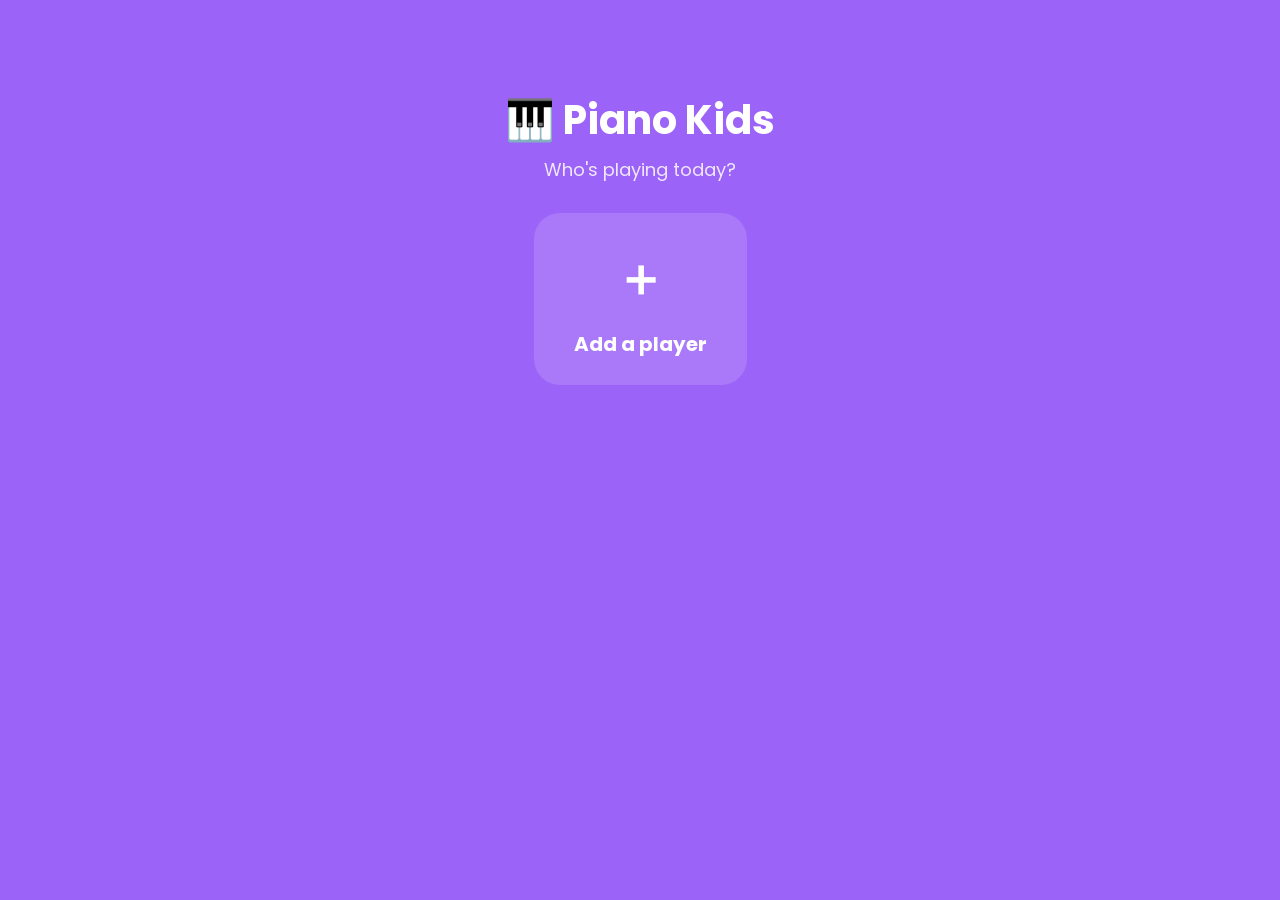
==== index.html @ 31342bd7 "deploy: SriharshaShesham/piano-kids@59794d55fe4acd0f2f80a1726d9b717dc33cae94" ====
<!doctype html>
<html lang="en">
  <head>
    <meta charset="utf-8" />
    <meta name="viewport" content="width=device-width, initial-scale=1" />
    <title>Piano Kids ⭐ Twinkle Twinkle</title>
    <link rel="preconnect" href="https://fonts.googleapis.com" />
    <link rel="preconnect" href="https://fonts.gstatic.com" crossorigin />
    <link href="https://fonts.googleapis.com/css2?family=Poppins:wght@400;500;600;700&display=swap" rel="stylesheet" />
    <script type="module" crossorigin src="./assets/main-BEMfX9aZ.js"></script>
    <link rel="modulepreload" crossorigin href="./assets/audio-DpNvZO_z.js">
    <link rel="stylesheet" crossorigin href="./assets/main-DKgE48_W.css">
  </head>
  <body>
    <div id="app">
      <div id="profileGate" class="view">
        <h1 class="menu-title">🎹 Piano Kids</h1>
        <p class="menu-sub">Who's playing today?</p>
        <div id="gateProfiles" aria-label="Choose a player or sign in"></div>
      </div>

      <div id="landing" class="view hidden">
        <header class="landing-top">
          <button id="landingAvatar" class="profile" title="Profile settings"></button>
          <span id="cloudChip" class="opt hidden"></span>
          <button id="switchProfile" class="opt">👥 Switch player</button>
        </header>
        <h1 class="menu-title">🎹 Piano Kids</h1>
        <div class="landing-cards">
          <div class="big-card" id="learnCard" role="button" tabindex="0">
            <span class="bc-emoji">📚</span>
            <span class="bc-title" id="learnTitle">Learning</span>
            <div class="bc-bar"><div id="overallFill"></div></div>
            <small id="overallPct">0%</small>
            <button id="continueBtn">▶ Continue</button>
          </div>
          <div class="big-card" id="practiceCard" role="button" tabindex="0">
            <span class="bc-emoji">🖐️</span>
            <span class="bc-title">Daily practice</span>
            <small id="practiceCount"></small>
            <span class="bc-hint">Finger exercises for both hands</span>
          </div>
        </div>
        <div id="drills" class="hidden"></div>
      </div>

      <div id="profilePage" class="view hidden">
        <button id="ppBack" class="opt">← Back</button>
        <h1 class="menu-title" id="ppTitle"></h1>
        <div class="pp-card">
          <label class="pp-row">Name <input id="ppName" maxlength="12" /></label>
          <button class="pp-row ptoggle" id="ppTutorial"><span>🎓 Tutorial mode</span><span class="state"></span></button>
          <button class="pp-row ptoggle" id="ppLetters"><span>🔤 Show letters on notes</span><span class="state"></span></button>
          <button class="pp-row ptoggle" id="ppVideos"><span>🎬 Interactive videos</span><span class="state"></span></button>
          <button class="pp-row" id="ppSignOut"><span>🚪 Sign out</span></button>
          <p id="ppWarn" class="chooser-warn hidden"></p>
        </div>
      </div>

      <div id="menu" class="view hidden">
        <button id="menuBack" class="opt menu-back">← Home</button>
        <h1 class="menu-title">🎹 Piano Kids</h1>
        <p class="menu-sub">Pick a song and play along!</p>
        <div id="courses"></div>
      </div>

      <div id="playview" class="view hidden">
      <header>
        <div class="hleft">
          <button id="back" aria-label="Back">←</button>
          <button id="pvAvatar" aria-label="Switch player" title="Switch player"></button>
          <h1 id="lessonTitle">Piano Kids</h1>
        </div>
        <div class="hmid">
          <div id="sources">
            <button class="src" data-src="screen">👆 Tap</button>
            <button class="src" data-src="midi">🎹 USB MIDI</button>
            <button class="src" data-src="mic">🎤 Mic</button>
          </div>
          <label id="speed">🐢<input type="range" id="speedRange" min="0.25" max="1.5" step="0.25" value="0.75" /><span id="speedVal">0.75×</span>🐇</label>
        </div>
        <div class="hright">
          <div class="progress"><div id="progressFill"></div><span id="progressText">0/0</span></div>
          <button id="play">▶ Play</button>
        </div>
      </header>

      <nav id="lessons" aria-label="Lessons"></nav>

      <main>
        <div class="sheet" id="sheet">
          <div id="legend">
            <span>Letters name the keys</span>
            <svg viewBox="0 0 30 52" aria-hidden="true"><g transform="translate(13 42)"><ellipse rx="9" ry="6.5" transform="rotate(-18)"/><line x1="8.4" y1="-2.5" x2="8.4" y2="-34"/></g></svg>
            <span>short note</span>
            <svg viewBox="0 0 30 52" aria-hidden="true"><g transform="translate(13 42)"><ellipse class="open" rx="9" ry="6.5" transform="rotate(-18)"/><line x1="8.4" y1="-2.5" x2="8.4" y2="-34"/></g></svg>
            <span>long note</span>
          </div>
        </div>
        <div id="loopHint">Drag the notes to seek · drag in the top/bottom margin to select a practice loop · tap the margin to clear it</div>
        <div id="keyIntro" class="hidden"></div>
        <div id="quiz" class="hidden"></div>
        <div id="hand" aria-label="Finger guide"></div>
        <div id="tutor" role="status"></div>
        <div id="micReadout" class="hidden">🎤 listening…</div>
      </main>

      <div id="kb" aria-label="Piano keyboard"></div>
      </div><!-- /playview -->

      <div id="overlay" class="hidden"></div>
      <div id="coach" class="hidden" role="dialog" aria-label="Coach"></div>
    </div>
  </body>
</html>
---- assets/main-DKgE48_W.css ----
:root{--bg: #9b63f8;--accent: #00d2a0;--overlay: #2a1b4d;--text: #ffffff}*{box-sizing:border-box;margin:0;padding:0}html,body{height:100%}body{font-family:Poppins,Montserrat,system-ui,sans-serif;background:var(--bg);color:var(--text);overflow:hidden}#app{height:100%;display:flex;flex-direction:column}#playview{flex:1;min-height:0;display:flex;flex-direction:column}.view.hidden{display:none!important}#menu{flex:1;overflow-y:auto;padding:40px clamp(20px,8vw,120px) 60px}.menu-back{position:absolute;top:18px;left:18px}#profileGate{flex:1;overflow-y:auto;padding:10vh clamp(20px,8vw,120px) 60px}#gateProfiles{display:flex;flex-wrap:wrap;justify-content:center;gap:18px;max-width:860px;margin:30px auto}#gateProfiles .profile{flex-direction:column;padding:26px 34px;border-radius:26px;font-size:20px;gap:12px}#gateProfiles .profile .pavatar{font-size:52px}#gateProfiles .profile.add{padding:26px 40px;justify-content:center}.gbtn{display:flex;align-items:center;justify-content:center;gap:10px;background:#fff;color:#3c4043;font-weight:600;font-size:15px;padding:11px 22px;border-radius:22px;box-shadow:0 4px 14px #00000040}.gbtn:hover{transform:translateY(-1px)}.card .gbtn{background:#fff;color:#3c4043;font-size:15px;padding:11px 22px}.chooser-btns{display:flex;flex-direction:column;gap:12px;align-items:center;margin:18px 0 6px}.chooser-btns .gbtn{min-width:240px}.chooser-warn{font-size:13px;opacity:.8;max-width:40ch;margin:10px auto 0;line-height:1.45}.pavatar.gphoto{position:relative;display:inline-flex}.pavatar img{width:1em;height:1em;border-radius:50%;object-fit:cover;display:block}.gbadge{position:absolute;right:-4px;bottom:-4px;width:16px;height:16px;border-radius:50%;background:#fff;display:flex;align-items:center;justify-content:center}.gbadge svg{width:11px;height:11px}#cloudChip{font-size:13px;cursor:default}#cloudChip.clickable{cursor:pointer;background:#ffd43b;color:#4a3800;font-weight:600}#cloudChip.hidden{display:none}#ppSignOut:hover{background:#ff8787;color:#4a0f0f}#ppSignOut.hidden,#ppWarn.hidden{display:none}#landing{flex:1;overflow-y:auto;padding:20px clamp(20px,8vw,120px) 60px}.landing-top{display:flex;justify-content:space-between;align-items:center;margin-bottom:8px}.landing-cards{display:flex;gap:24px;justify-content:center;flex-wrap:wrap;margin:34px auto;max-width:860px}.big-card{flex:1 1 300px;max-width:400px;display:flex;flex-direction:column;align-items:center;gap:10px;background:#ffffff1f;border-radius:26px;padding:34px 28px;cursor:pointer;transition:transform .08s ease,background .08s ease}.big-card:hover{transform:translateY(-3px);background:#fff3}.bc-emoji{font-size:56px}.bc-title{font-size:26px;font-weight:700}.bc-hint{font-size:14px;opacity:.8}.big-card small{font-size:14px;opacity:.85}.bc-bar{width:100%;height:14px;border-radius:7px;background:#14082e73;overflow:hidden}#overallFill{height:100%;width:0;background:var(--accent);border-radius:7px;transition:width .4s ease}#continueBtn{background:var(--accent);color:#063a2d;font-weight:700;font-size:17px;padding:12px 30px;border-radius:24px;margin-top:6px}#continueBtn:hover{transform:translateY(-1px)}#drills{display:grid;gap:10px;max-width:860px;margin:0 auto}#drills.hidden{display:none}#drills h3{font-size:20px;font-weight:600;margin:14px 0 2px}#profilePage{flex:1;overflow-y:auto;padding:20px clamp(20px,8vw,120px) 60px}#profilePage .opt{margin-bottom:10px}.pp-card{display:grid;gap:14px;max-width:520px;margin:30px auto;background:#ffffff1a;border-radius:24px;padding:26px}.pp-row{display:flex;justify-content:space-between;align-items:center;gap:14px;background:#14082e59;color:#fff;border-radius:16px;padding:14px 18px;font-size:17px;font-weight:500}.pp-row input{background:#ffffffeb;border:none;border-radius:10px;padding:8px 12px;font-size:17px;font-family:inherit;width:180px}.ptoggle .state{font-weight:700;opacity:.7}.ptoggle.active{background:var(--accent);color:#063a2d}.ptoggle.active .state{opacity:1}#hand.lefty svg{transform:scaleX(-1)}#hand.lefty svg text{transform:scaleX(-1);transform-box:fill-box;transform-origin:center}.menu-title{font-size:40px;font-weight:700;text-align:center}.menu-sub{text-align:center;opacity:.85;margin:6px 0 30px;font-size:18px}#profiles{display:flex;flex-wrap:wrap;justify-content:center;gap:10px;max-width:860px;margin:0 auto 26px}.profile{display:flex;align-items:center;gap:8px;padding:8px 18px 8px 10px;border-radius:22px;background:#ffffff24;color:#fff;font-size:16px;font-weight:500;transition:transform .08s ease,background .08s ease}.profile:hover{transform:translateY(-2px);background:#ffffff38}.profile.active{background:var(--accent);color:#063a2d;font-weight:600}.profile .pavatar{font-size:22px}.profile.add{padding:8px 16px;font-size:20px;font-weight:700}#courses{display:grid;gap:26px;max-width:860px;margin:0 auto}.course h2{font-size:24px;font-weight:600;margin-bottom:12px}.lesson-list{display:grid;gap:10px}.lesson-row{display:flex;align-items:center;gap:16px;width:100%;padding:16px 20px;border-radius:18px;background:#ffffff24;color:#fff;font-size:18px;text-align:left;transition:transform .08s ease,background .08s ease}.lesson-row:hover{transform:translateY(-2px);background:#ffffff38}.lesson-row .num{width:36px;height:36px;border-radius:50%;background:var(--accent);color:#063a2d;font-weight:700;display:grid;place-items:center;flex-shrink:0}.lesson-row .name{flex:1;font-weight:500;display:flex;flex-direction:column}.lesson-row .name small{font-size:13px;opacity:.7;font-weight:400}.lesson-row .stars{font-size:16px;letter-spacing:2px}header{display:flex;align-items:center;justify-content:space-between;gap:16px;padding:14px 24px;flex-wrap:wrap}.hleft,.hmid,.hright{display:flex;align-items:center;gap:14px}.hleft{min-width:0;flex:0 1 auto}.hleft h1{white-space:nowrap;overflow:hidden;text-overflow:ellipsis;min-width:0}#back,#pvAvatar{flex-shrink:0}#back,#pvAvatar{width:44px;height:44px;border-radius:50%;background:#14082e59;color:#fff;font-size:22px;transition:transform .08s ease}#back:hover{transform:translate(-3px)}#pvAvatar:hover{transform:translateY(-2px)}#pause{width:48px;height:48px;border-radius:50%;background:transparent;border:2.5px solid rgba(255,255,255,.85);display:grid;place-items:center;grid-auto-flow:column;column-gap:5px;cursor:pointer}#pause span{width:5px;height:16px;background:#fff;border-radius:2px}header h1{font-size:22px;font-weight:500}#sources{display:flex;gap:8px}button{font-family:inherit;cursor:pointer;border:none}.src,.opt{font-size:15px;padding:9px 14px;border-radius:20px;background:#14082e59;color:#fff;transition:transform .08s ease}.opt{font-size:13px;padding:8px 10px}.src:hover:not(:disabled),.opt:hover{transform:translateY(-2px)}.src:disabled{opacity:.45;cursor:not-allowed}.src.active,.opt.active{background:var(--accent);color:#063a2d;font-weight:600}#speed{display:flex;align-items:center;gap:6px;font-size:17px}#speed input{width:90px;accent-color:var(--accent);cursor:pointer}#speedVal{font-weight:600;min-width:48px;font-size:15px}.progress{position:relative;min-width:170px;height:38px;border-radius:19px;background:#14082e73;display:flex;align-items:center;justify-content:flex-end;padding:0 16px;font-size:16px;font-weight:500;overflow:hidden}#progressFill{position:absolute;inset:0 auto 0 0;width:0%;background:var(--accent);opacity:.55;transition:width .2s ease}.progress span{position:relative}#play{background:var(--accent);color:#063a2d;font-size:17px;font-weight:700;border-radius:24px;padding:11px 26px;transition:transform .1s ease,filter .1s ease}#play:hover{transform:translateY(-2px);filter:brightness(1.06)}#lessons{display:flex;gap:8px;padding:0 24px 6px;flex-wrap:wrap}.lesson{font-size:14px;padding:8px 14px;border-radius:18px;background:#14082e59;color:#fff;transition:transform .08s ease}.lesson:hover{transform:translateY(-2px)}.lesson.active{background:var(--accent);color:#063a2d;font-weight:600}main{flex:1;position:relative;display:flex;flex-direction:column;justify-content:center;gap:8px;min-height:0;padding:0 18px}#loopHint{text-align:center;font-size:13px;opacity:.75}#legend{position:absolute;right:14px;bottom:6px;z-index:3;display:flex;align-items:center;gap:6px;font-size:13px;color:#55506b;pointer-events:none}#legend span+svg{margin-left:8px}#legend svg{height:30px;width:17px}#legend ellipse{fill:#1c1633}#legend ellipse.open{fill:#fcfcff;stroke:#1c1633;stroke-width:2.5}#legend line{stroke:#1c1633;stroke-width:2.5}.staff.noletters .nlabel{display:none}#coach{position:fixed;left:50%;top:44%;transform:translate(-50%,-50%);z-index:80;background:var(--overlay);border-radius:24px;padding:12px;box-shadow:0 24px 70px #00000080;cursor:pointer;animation:coach-fly .45s cubic-bezier(.22,1.2,.36,1)}#coach video{display:block;width:min(60vw,560px);border-radius:16px;pointer-events:none}#coach.hidden{display:none}@keyframes coach-fly{0%{transform:translate(-50%,40vh) scale(.4);opacity:0}to{transform:translate(-50%,-50%) scale(1);opacity:1}}#quiz{position:fixed;left:50%;top:62%;transform:translate(-50%);z-index:30;background:var(--overlay);color:#fff;border-radius:18px;padding:14px 24px;font-size:20px;font-weight:600;white-space:nowrap;box-shadow:0 14px 40px #0006;animation:tutor-pop .25s ease;pointer-events:none}#quiz.hidden{display:none}#keyIntro{position:fixed;left:50%;top:40%;transform:translate(-50%,-50%);z-index:30;background:var(--overlay);color:#fff;border-radius:22px;padding:18px 24px 16px;text-align:center;box-shadow:0 18px 50px #00000073;animation:tutor-pop .25s ease;pointer-events:none}#keyIntro.hidden{display:none}#keyIntro h3{font-size:20px;font-weight:600;margin-bottom:12px}#keyIntro .kihint{font-size:16px;font-weight:600;color:var(--accent);margin-top:12px;max-width:300px}#keyIntro .kiarrow{font-size:14px;opacity:.8;margin-top:6px}#keyIntro .kikb{position:relative;display:flex;width:300px;height:130px;border-radius:8px;overflow:hidden}#keyIntro .kiw{flex:1;background:#fff;border-left:1px solid #c9ccd4;display:flex;align-items:flex-end;justify-content:center;padding-bottom:6px;color:#1c1633;font-weight:700;font-size:18px}#keyIntro .kiw:first-child{border-left:none}#keyIntro .kib{position:absolute;top:0;height:58%;background:linear-gradient(#2a2e36,#000);border-radius:0 0 5px 5px;display:flex;align-items:flex-end;justify-content:center;padding-bottom:4px;color:#fff;font-weight:700;font-size:14px}#keyIntro .kiw.hit{background:var(--accent)}#keyIntro .kib.hit{background:linear-gradient(#00e4b0,#00a97f)}#micReadout{position:absolute;left:30px;bottom:44px;z-index:6;background:var(--overlay);color:#cfc2ef;padding:6px 14px;border-radius:12px;font-size:13px;font-variant-numeric:tabular-nums;pointer-events:none}#micReadout.live{color:var(--accent);font-weight:600}#micReadout.hidden{display:none}#hand{align-self:center;width:118px;pointer-events:none;z-index:6;display:flex;flex-direction:column;align-items:center;gap:4px}#hand svg{width:100%;filter:drop-shadow(0 6px 12px rgba(20,8,46,.35))}#hand .palm,#hand .fng rect{fill:#ffd9b0;stroke:#d9a066;stroke-width:2.5}#hand .fng text{font:700 13px Poppins,sans-serif;fill:#8a5a2b;text-anchor:middle}#hand .fng.on rect{fill:var(--accent);stroke:#00a97f}#hand .fng.on text{fill:#063a2d}.fbadge{background:var(--overlay);color:#fff;padding:4px 14px;border-radius:12px;font-size:13px;font-weight:600;min-height:24px}#tutor{position:absolute;top:10px;left:50%;transform:translate(-50%);z-index:8;display:flex;align-items:center;gap:12px;background:#fff;color:var(--overlay);padding:14px 26px;border-radius:26px;box-shadow:0 14px 34px #14082e66;font-size:19px;font-weight:600;max-width:72%;cursor:pointer;animation:tutor-pop .25s ease}#tutor.hidden{display:none}#tutor .owl{font-size:30px}#tutor.count .ttxt{font-size:46px;color:#00a97f;min-width:44px;text-align:center}@keyframes tutor-pop{0%{transform:translate(-50%) scale(.85);opacity:0}to{transform:translate(-50%) scale(1);opacity:1}}.sheet{position:relative;background:#fcfcff;width:100%;border-radius:18px;box-shadow:0 18px 44px #14082e59;overflow:hidden}.staff{display:block;width:100%;cursor:grab;touch-action:none}.staff:active{cursor:grabbing}.loop-region{fill:#00d2a024;stroke:#00d2a08c;stroke-width:2}.lines line,.clef-group line{stroke:#111;stroke-width:3}.clef-bg{fill:#fcfcff}.clef{font-size:180px;fill:#111;font-family:Noto Music,Apple Symbols,Segoe UI Symbol,serif}.cursor{fill:#00d2a038;stroke:var(--accent);stroke-width:3}.snote .head{fill:#111;stroke:#111}.snote .head.open{fill:#fcfcff;stroke-width:3.5}.snote .stem{stroke:#111;stroke-width:4}.snote .ledger{stroke:#111;stroke-width:3.5}.snote .acc{font-size:34px;fill:#111;stroke:none}.snote .nlabel{font:700 13px Poppins,sans-serif;fill:#fff;stroke:none;text-anchor:middle;dominant-baseline:middle;pointer-events:none}.snote .nlabel.dark{fill:#111}.snote.hit .head{fill:var(--accent);stroke:var(--accent)}.snote.hit .head.open{fill:#fcfcff}.snote.hit .stem,.snote.hit .ledger{stroke:var(--accent)}.snote.hit .nlabel.dark{fill:var(--accent)}.snote.miss{opacity:.25}#kb{position:relative;height:clamp(120px,24vh,200px);background:#111;display:flex;flex-shrink:0;margin-top:14px}.wkey{flex:1;background:#fff;border-left:1px solid #c9ccd3;border-bottom:6px solid #b9bdc6;border-radius:0 0 4px 4px;position:relative;cursor:pointer}.wkey:first-child{border-left:none}.wkey.pressed,.wkey:active{background:#e8eaef}.wkey.guide{background:var(--accent);border-bottom-color:#00a97f}.wkey.guide.pressed{filter:brightness(1.1)}.bkey{position:absolute;top:0;height:60%;background:linear-gradient(#3a3f4a,#14161c);border-radius:0 0 5px 5px;box-shadow:0 4px 6px #0006;cursor:pointer;z-index:2}.bkey.pressed,.bkey:active{background:linear-gradient(#2a2e36,#000)}.bkey.guide{background:linear-gradient(#00e4b0,#00a97f)}.label{position:absolute;bottom:8px;left:50%;transform:translate(-50%);font-size:clamp(12px,1.5vw,17px);font-weight:600;color:#14082e;pointer-events:none}.bkey .label{color:#fff;bottom:6px}.spark{position:fixed;width:10px;height:10px;border-radius:50%;pointer-events:none;z-index:50;animation:spark .65s ease-out forwards}@keyframes spark{to{transform:translate(var(--dx),var(--dy)) scale(.15);opacity:0}}#overlay{position:fixed;top:0;right:0;bottom:0;left:0;display:grid;place-items:center;background:#14082e8c;-webkit-backdrop-filter:blur(4px);backdrop-filter:blur(4px);z-index:20}#overlay.hidden{display:none}.card{background:var(--overlay);padding:36px 52px;border-radius:28px;text-align:center;box-shadow:0 24px 60px #00000073}.card .big{font-size:54px;margin-bottom:10px;letter-spacing:5px}.card h2{font-size:28px;margin-bottom:6px;font-weight:600}.card p{font-size:17px;margin-bottom:22px;opacity:.85}.card-btns{display:flex;gap:12px;justify-content:center;flex-wrap:wrap}.card button{background:var(--accent);color:#fff;font-size:17px;font-weight:700;border-radius:26px;padding:13px 40px;letter-spacing:.05em}
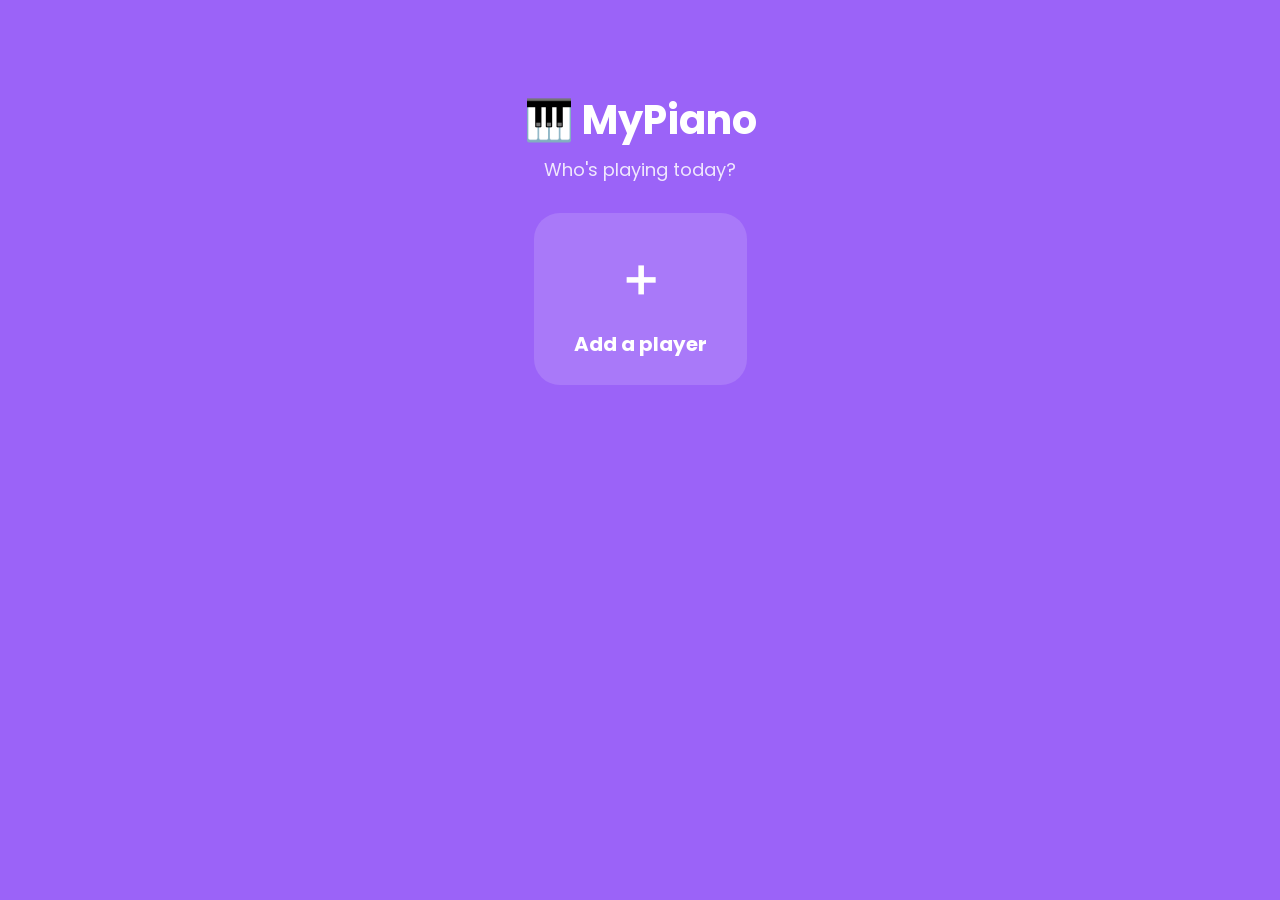
==== commit 7a34be63: "deploy: SriharshaShesham/My-Piano@8634392b9f31dbc31767291a8531ee89ad7dfb17" ====
--- a/index.html
+++ b/index.html
@@ -3,18 +3,18 @@
   <head>
     <meta charset="utf-8" />
     <meta name="viewport" content="width=device-width, initial-scale=1" />
-    <title>Piano Kids ⭐ Twinkle Twinkle</title>
+    <title>MyPiano ⭐ Twinkle Twinkle</title>
+    <link rel="icon" href="data:image/svg+xml,<svg xmlns=%22http://www.w3.org/2000/svg%22 viewBox=%220 0 100 100%22><text y=%22.9em%22 font-size=%2290%22>🎹</text></svg>" />
     <link rel="preconnect" href="https://fonts.googleapis.com" />
     <link rel="preconnect" href="https://fonts.gstatic.com" crossorigin />
     <link href="https://fonts.googleapis.com/css2?family=Poppins:wght@400;500;600;700&display=swap" rel="stylesheet" />
-    <script type="module" crossorigin src="./assets/main-BEMfX9aZ.js"></script>
-    <link rel="modulepreload" crossorigin href="./assets/audio-DpNvZO_z.js">
-    <link rel="stylesheet" crossorigin href="./assets/main-DKgE48_W.css">
+    <script type="module" crossorigin src="./assets/index-BHElffeD.js"></script>
+    <link rel="stylesheet" crossorigin href="./assets/index-BwGNMlUB.css">
   </head>
   <body>
     <div id="app">
       <div id="profileGate" class="view">
-        <h1 class="menu-title">🎹 Piano Kids</h1>
+        <h1 class="menu-title">🎹 MyPiano</h1>
         <p class="menu-sub">Who's playing today?</p>
         <div id="gateProfiles" aria-label="Choose a player or sign in"></div>
       </div>
@@ -25,7 +25,7 @@
           <span id="cloudChip" class="opt hidden"></span>
           <button id="switchProfile" class="opt">👥 Switch player</button>
         </header>
-        <h1 class="menu-title">🎹 Piano Kids</h1>
+        <h1 class="menu-title">🎹 MyPiano</h1>
         <div class="landing-cards">
           <div class="big-card" id="learnCard" role="button" tabindex="0">
             <span class="bc-emoji">📚</span>
@@ -40,8 +40,27 @@
             <small id="practiceCount"></small>
             <span class="bc-hint">Finger exercises for both hands</span>
           </div>
+          <div class="big-card" id="songsCard" role="button" tabindex="0">
+            <span class="bc-emoji">🎬</span>
+            <span class="bc-title">Songs</span>
+            <small id="songsCount"></small>
+            <span class="bc-hint">Rhymes &amp; movie themes</span>
+          </div>
         </div>
-        <div id="drills" class="hidden"></div>
+      </div>
+
+      <div id="songsView" class="view hidden">
+        <button id="songsBack" class="opt menu-back">← Home</button>
+        <h1 class="menu-title">🎬 Songs</h1>
+        <p class="menu-sub">Rhymes and famous themes — just for fun</p>
+        <div id="songsList"></div>
+      </div>
+
+      <div id="practice" class="view hidden">
+        <button id="practiceBack" class="opt menu-back">← Home</button>
+        <h1 class="menu-title">🖐️ Daily practice</h1>
+        <p class="menu-sub">Finger exercises for both hands</p>
+        <div id="drills"></div>
       </div>
 
       <div id="profilePage" class="view hidden">
@@ -59,7 +78,7 @@
 
       <div id="menu" class="view hidden">
         <button id="menuBack" class="opt menu-back">← Home</button>
-        <h1 class="menu-title">🎹 Piano Kids</h1>
+        <h1 class="menu-title">🎹 MyPiano</h1>
         <p class="menu-sub">Pick a song and play along!</p>
         <div id="courses"></div>
       </div>
@@ -69,13 +88,21 @@
         <div class="hleft">
           <button id="back" aria-label="Back">←</button>
           <button id="pvAvatar" aria-label="Switch player" title="Switch player"></button>
-          <h1 id="lessonTitle">Piano Kids</h1>
+          <h1 id="lessonTitle">MyPiano</h1>
         </div>
         <div class="hmid">
-          <div id="sources">
-            <button class="src" data-src="screen">👆 Tap</button>
-            <button class="src" data-src="midi">🎹 USB MIDI</button>
-            <button class="src" data-src="mic">🎤 Mic</button>
+          <div class="srcmenu">
+            <button id="srcToggle" class="src" aria-label="Input source" aria-controls="sources" aria-expanded="false">☰</button>
+            <div id="sources">
+              <button class="src" data-src="screen">👆 Tap</button>
+              <button class="src" data-src="midi">🎹 USB MIDI</button>
+              <button class="src" data-src="mic">🎤 Mic</button>
+            </div>
+          </div>
+          <div id="handsMode" class="hidden">
+            <button class="hnd" data-hand="R">✋ Right</button>
+            <button class="hnd" data-hand="L">🤚 Left</button>
+            <button class="hnd" data-hand="both">🙌 Both</button>
           </div>
           <label id="speed">🐢<input type="range" id="speedRange" min="0.25" max="1.5" step="0.25" value="0.75" /><span id="speedVal">0.75×</span>🐇</label>
         </div>
@@ -100,12 +127,17 @@
         <div id="loopHint">Drag the notes to seek · drag in the top/bottom margin to select a practice loop · tap the margin to clear it</div>
         <div id="keyIntro" class="hidden"></div>
         <div id="quiz" class="hidden"></div>
-        <div id="hand" aria-label="Finger guide"></div>
+        <div id="hands" aria-label="Finger guide"><div id="handL"></div><div id="handR"></div></div>
         <div id="tutor" role="status"></div>
         <div id="micReadout" class="hidden">🎤 listening…</div>
       </main>
 
-      <div id="kb" aria-label="Piano keyboard"></div>
+      <div id="kbwrap"><div id="kb" aria-label="Piano keyboard"></div></div>
+
+      <div id="rotateHint">
+        <div class="rh-icon">📱↻</div>
+        <p>Turn your device sideways to play 🎹</p>
+      </div>
       </div><!-- /playview -->
 
       <div id="overlay" class="hidden"></div>
--- a/assets/index-BwGNMlUB.css
+++ b/assets/index-BwGNMlUB.css
@@ -0,0 +1 @@
+:root{--bg: #9b63f8;--accent: #00d2a0;--overlay: #2a1b4d;--text: #ffffff}*{box-sizing:border-box;margin:0;padding:0}html,body{height:100%}body{font-family:Poppins,Montserrat,system-ui,sans-serif;background:var(--bg);color:var(--text);overflow:hidden}#app{height:100%;display:flex;flex-direction:column}#playview{flex:1;min-height:0;display:flex;flex-direction:column;position:relative}#rotateHint{display:none}.view.hidden{display:none!important}#menu,#practice,#songsView{flex:1;overflow-y:auto;padding:40px clamp(20px,8vw,120px) 60px}.menu-back{position:absolute;top:18px;left:18px}#profileGate{flex:1;overflow-y:auto;padding:10vh clamp(20px,8vw,120px) 60px}#gateProfiles{display:flex;flex-wrap:wrap;justify-content:center;gap:18px;max-width:860px;margin:30px auto}#gateProfiles .profile{flex-direction:column;padding:26px 34px;border-radius:26px;font-size:20px;gap:12px}#gateProfiles .profile .pavatar{font-size:52px}#gateProfiles .profile.add{padding:26px 40px;justify-content:center}.gbtn{display:flex;align-items:center;justify-content:center;gap:10px;background:#fff;color:#3c4043;font-weight:600;font-size:15px;padding:11px 22px;border-radius:22px;box-shadow:0 4px 14px #00000040}.gbtn:hover{transform:translateY(-1px)}.card .gbtn{background:#fff;color:#3c4043;font-size:15px;padding:11px 22px}.chooser-btns{display:flex;flex-direction:column;gap:12px;align-items:center;margin:18px 0 6px}.chooser-btns .gbtn{min-width:240px}.chooser-warn{font-size:13px;opacity:.8;max-width:40ch;margin:10px auto 0;line-height:1.45}.pavatar.gphoto{position:relative;display:inline-flex}.pavatar img{width:1em;height:1em;border-radius:50%;object-fit:cover;display:block}.gbadge{position:absolute;right:-4px;bottom:-4px;width:16px;height:16px;border-radius:50%;background:#fff;display:flex;align-items:center;justify-content:center}.gbadge svg{width:11px;height:11px}#cloudChip{font-size:13px;cursor:default}#cloudChip.clickable{cursor:pointer;background:#ffd43b;color:#4a3800;font-weight:600}#cloudChip.hidden{display:none}#ppSignOut:hover{background:#ff8787;color:#4a0f0f}#ppSignOut.hidden,#ppWarn.hidden{display:none}#landing{flex:1;overflow-y:auto;padding:20px clamp(20px,8vw,120px) 60px}.landing-top{display:flex;justify-content:space-between;align-items:center;margin-bottom:8px}.landing-cards{display:flex;gap:24px;justify-content:center;flex-wrap:wrap;margin:34px auto;max-width:860px}.big-card{flex:1 1 300px;max-width:400px;display:flex;flex-direction:column;align-items:center;gap:10px;background:#ffffff1f;border-radius:26px;padding:34px 28px;cursor:pointer;transition:transform .08s ease,background .08s ease}.big-card:hover{transform:translateY(-3px);background:#fff3}.bc-emoji{font-size:56px}.bc-title{font-size:26px;font-weight:700}.bc-hint{font-size:14px;opacity:.8}.big-card small{font-size:14px;opacity:.85}.bc-bar{width:100%;height:14px;border-radius:7px;background:#14082e73;overflow:hidden}#overallFill{height:100%;width:0;background:var(--accent);border-radius:7px;transition:width .4s ease}#continueBtn{background:var(--accent);color:#063a2d;font-weight:700;font-size:17px;padding:12px 30px;border-radius:24px;margin-top:6px}#continueBtn:hover{transform:translateY(-1px)}#drills{display:grid;gap:10px;max-width:860px;margin:0 auto}#drills.hidden{display:none}#drills h3{font-size:20px;font-weight:600;margin:14px 0 2px}#profilePage{flex:1;overflow-y:auto;padding:20px clamp(20px,8vw,120px) 60px}#profilePage .opt{margin-bottom:10px}.pp-card{display:grid;gap:14px;max-width:520px;margin:30px auto;background:#ffffff1a;border-radius:24px;padding:26px}.pp-row{display:flex;justify-content:space-between;align-items:center;gap:14px;background:#14082e59;color:#fff;border-radius:16px;padding:14px 18px;font-size:17px;font-weight:500}.pp-row input{background:#ffffffeb;border:none;border-radius:10px;padding:8px 12px;font-size:17px;font-family:inherit;width:180px}.ptoggle .state{font-weight:700;opacity:.7}.ptoggle.active{background:var(--accent);color:#063a2d}.ptoggle.active .state{opacity:1}.lefty svg{transform:scaleX(-1)}.lefty svg text{transform:scaleX(-1);transform-box:fill-box;transform-origin:center}.menu-title{font-size:40px;font-weight:700;text-align:center}.menu-sub{text-align:center;opacity:.85;margin:6px 0 30px;font-size:18px}#profiles{display:flex;flex-wrap:wrap;justify-content:center;gap:10px;max-width:860px;margin:0 auto 26px}.profile{display:flex;align-items:center;gap:8px;padding:8px 18px 8px 10px;border-radius:22px;background:#ffffff24;color:#fff;font-size:16px;font-weight:500;transition:transform .08s ease,background .08s ease}.profile:hover{transform:translateY(-2px);background:#ffffff38}.profile.active{background:var(--accent);color:#063a2d;font-weight:600}.profile .pavatar{font-size:22px}.profile.add{padding:8px 16px;font-size:20px;font-weight:700}#courses{display:grid;gap:12px;max-width:860px;margin:0 auto}.course-head{font-size:22px;font-weight:700;margin:16px 0 2px}#songsList{display:grid;gap:12px;max-width:860px;margin:0 auto}.course h2{font-size:24px;font-weight:600;margin-bottom:12px}.lesson-list{display:grid;gap:10px}.lesson-row{display:flex;align-items:center;gap:16px;width:100%;padding:16px 20px;border-radius:18px;background:#ffffff24;color:#fff;font-size:18px;text-align:left;transition:transform .08s ease,background .08s ease}.lesson-row:hover{transform:translateY(-2px);background:#ffffff38}.lesson-row .num{width:36px;height:36px;border-radius:50%;background:var(--accent);color:#063a2d;font-weight:700;display:grid;place-items:center;flex-shrink:0}.lesson-row .name{flex:1;font-weight:500;display:flex;flex-direction:column}.lesson-row .name small{font-size:13px;opacity:.7;font-weight:400}.lesson-row .stars{font-size:16px;letter-spacing:2px}header{display:flex;align-items:center;justify-content:space-between;gap:16px;padding:14px 24px;flex-wrap:wrap}.hleft,.hmid,.hright{display:flex;align-items:center;gap:14px}.hleft{min-width:0;flex:0 1 auto}.hleft h1{white-space:nowrap;overflow:hidden;text-overflow:ellipsis;min-width:0}#back,#pvAvatar{flex-shrink:0}#back,#pvAvatar{width:44px;height:44px;border-radius:50%;background:#14082e59;color:#fff;font-size:22px;transition:transform .08s ease}#back:hover{transform:translate(-3px)}#pvAvatar:hover{transform:translateY(-2px)}#pause{width:48px;height:48px;border-radius:50%;background:transparent;border:2.5px solid rgba(255,255,255,.85);display:grid;place-items:center;grid-auto-flow:column;column-gap:5px;cursor:pointer}#pause span{width:5px;height:16px;background:#fff;border-radius:2px}header h1{font-size:22px;font-weight:500}#sources{display:flex;gap:8px}.srcmenu{position:relative;display:flex;align-items:center}#srcToggle{display:none}button{font-family:inherit;cursor:pointer;border:none}.src,.opt{font-size:15px;padding:9px 14px;border-radius:20px;background:#14082e59;color:#fff;transition:transform .08s ease}.opt{font-size:13px;padding:8px 10px}.src:hover:not(:disabled),.opt:hover{transform:translateY(-2px)}.src:disabled{opacity:.45;cursor:not-allowed}.src.active,.opt.active{background:var(--accent);color:#063a2d;font-weight:600}#handsMode{display:flex;gap:8px}#handsMode.hidden{display:none}.hnd{font-size:14px;padding:9px 14px;border-radius:20px;background:#14082e59;color:#fff;transition:transform .08s ease}.hnd:hover:not(:disabled){transform:translateY(-2px)}.hnd:disabled{opacity:.4;cursor:not-allowed}.hnd.active{background:var(--accent);color:#063a2d;font-weight:600}#speed{display:flex;align-items:center;gap:6px;font-size:17px}#speed input{width:90px;accent-color:var(--accent);cursor:pointer}#speedVal{font-weight:600;min-width:48px;font-size:15px}.progress{position:relative;min-width:170px;height:38px;border-radius:19px;background:#14082e73;display:flex;align-items:center;justify-content:flex-end;padding:0 16px;font-size:16px;font-weight:500;overflow:hidden}#progressFill{position:absolute;inset:0 auto 0 0;width:0%;background:var(--accent);opacity:.55;transition:width .2s ease}.progress span{position:relative}#play{background:var(--accent);color:#063a2d;font-size:17px;font-weight:700;border-radius:24px;padding:11px 26px;transition:transform .1s ease,filter .1s ease}#play:hover{transform:translateY(-2px);filter:brightness(1.06)}#lessons{display:flex;gap:8px;padding:0 24px 6px;flex-wrap:wrap}.lesson{font-size:14px;padding:8px 14px;border-radius:18px;background:#14082e59;color:#fff;transition:transform .08s ease}.lesson:hover{transform:translateY(-2px)}.lesson.active{background:var(--accent);color:#063a2d;font-weight:600}main{flex:1;position:relative;display:flex;flex-direction:column;justify-content:center;gap:8px;min-height:0;padding:0 18px}#loopHint{text-align:center;font-size:13px;opacity:.75}#legend{position:absolute;right:14px;bottom:6px;z-index:3;display:flex;align-items:center;gap:6px;font-size:13px;color:#55506b;pointer-events:none}#legend span+svg{margin-left:8px}#legend svg{height:30px;width:17px}#legend ellipse{fill:#1c1633}#legend ellipse.open{fill:#fcfcff;stroke:#1c1633;stroke-width:2.5}#legend line{stroke:#1c1633;stroke-width:2.5}.staff.noletters .nlabel{display:none}#coach{position:fixed;left:50%;top:44%;transform:translate(-50%,-50%);z-index:80;background:var(--overlay);border-radius:24px;padding:12px;box-shadow:0 24px 70px #00000080;cursor:pointer;animation:coach-fly .45s cubic-bezier(.22,1.2,.36,1)}#coach video{display:block;width:min(60vw,560px);border-radius:16px;pointer-events:none}#coach.hidden{display:none}@keyframes coach-fly{0%{transform:translate(-50%,40vh) scale(.4);opacity:0}to{transform:translate(-50%,-50%) scale(1);opacity:1}}#quiz{position:fixed;left:50%;top:62%;transform:translate(-50%);z-index:30;background:var(--overlay);color:#fff;border-radius:18px;padding:14px 24px;font-size:20px;font-weight:600;white-space:nowrap;box-shadow:0 14px 40px #0006;animation:tutor-pop .25s ease;pointer-events:none}#quiz.hidden{display:none}#keyIntro{position:fixed;left:50%;top:40%;transform:translate(-50%,-50%);z-index:30;background:var(--overlay);color:#fff;border-radius:22px;padding:18px 24px 16px;text-align:center;box-shadow:0 18px 50px #00000073;animation:tutor-pop .25s ease;pointer-events:none}#keyIntro.hidden{display:none}#keyIntro h3{font-size:20px;font-weight:600;margin-bottom:12px}#keyIntro .kihint{font-size:16px;font-weight:600;color:var(--accent);margin-top:12px;max-width:300px}#keyIntro .kiarrow{font-size:14px;opacity:.8;margin-top:6px}#keyIntro .kikb{position:relative;display:flex;width:300px;height:130px;border-radius:8px;overflow:hidden}#keyIntro .kiw{flex:1;background:#fff;border-left:1px solid #c9ccd4;display:flex;align-items:flex-end;justify-content:center;padding-bottom:6px;color:#1c1633;font-weight:700;font-size:18px}#keyIntro .kiw:first-child{border-left:none}#keyIntro .kib{position:absolute;top:0;height:58%;background:linear-gradient(#2a2e36,#000);border-radius:0 0 5px 5px;display:flex;align-items:flex-end;justify-content:center;padding-bottom:4px;color:#fff;font-weight:700;font-size:14px}#keyIntro .kiw.hit{background:var(--accent)}#keyIntro .kib.hit{background:linear-gradient(#00e4b0,#00a97f)}#micReadout{position:absolute;left:30px;bottom:44px;z-index:6;background:var(--overlay);color:#cfc2ef;padding:6px 14px;border-radius:12px;font-size:13px;font-variant-numeric:tabular-nums;pointer-events:none}#micReadout.live{color:var(--accent);font-weight:600}#micReadout.hidden{display:none}#hands{align-self:center;pointer-events:none;z-index:6;display:flex;gap:24px;align-items:flex-end}#handL,#handR{width:118px;display:flex;flex-direction:column;align-items:center;gap:4px}#handL.hidden,#handR.hidden{display:none}#hands svg{width:100%;filter:drop-shadow(0 6px 12px rgba(20,8,46,.35))}#hands .palm,#hands .fng rect{fill:#ffd9b0;stroke:#d9a066;stroke-width:2.5}#hands .fng text{font:700 13px Poppins,sans-serif;fill:#8a5a2b;text-anchor:middle}#hands .fng.on rect{fill:var(--accent);stroke:#00a97f}#hands .fng.on text{fill:#063a2d}.fbadge{background:var(--overlay);color:#fff;padding:4px 14px;border-radius:12px;font-size:13px;font-weight:600;min-height:24px}#tutor{position:absolute;top:10px;left:50%;transform:translate(-50%);z-index:8;display:flex;align-items:center;gap:12px;background:#fff;color:var(--overlay);padding:14px 26px;border-radius:26px;box-shadow:0 14px 34px #14082e66;font-size:19px;font-weight:600;max-width:72%;cursor:pointer;animation:tutor-pop .25s ease}#tutor.hidden{display:none}#tutor .owl{font-size:30px}#tutor.count .ttxt{font-size:46px;color:#00a97f;min-width:44px;text-align:center}@keyframes tutor-pop{0%{transform:translate(-50%) scale(.85);opacity:0}to{transform:translate(-50%) scale(1);opacity:1}}.sheet{position:relative;background:#fcfcff;width:100%;flex:0 1 310px;min-height:0;border-radius:18px;box-shadow:0 18px 44px #14082e59;overflow:hidden}.staff{display:block;width:100%;height:100%;cursor:grab;touch-action:none}.staff:active{cursor:grabbing}.loop-region{fill:#00d2a024;stroke:#00d2a08c;stroke-width:2}.lines line,.clef-group line{stroke:#111;stroke-width:3}.clef-bg{fill:#fcfcff}.clef{font-size:180px;fill:#111;font-family:Noto Music,Apple Symbols,Segoe UI Symbol,serif}.clef.bass{font-size:150px}.cursor{fill:#00d2a038;stroke:var(--accent);stroke-width:3}.snote .head{fill:#111;stroke:#111}.snote .head.open{fill:#fcfcff;stroke-width:3.5}.snote .stem{stroke:#111;stroke-width:4}.snote .ledger{stroke:#111;stroke-width:3.5}.snote .acc{font-size:34px;fill:#111;stroke:none}.snote .nlabel{font:700 13px Poppins,sans-serif;fill:#fff;stroke:none;text-anchor:middle;dominant-baseline:middle;pointer-events:none}.snote .nlabel.dark{fill:#111}.snote.hit .head{fill:var(--accent);stroke:var(--accent)}.snote.hit .head.open{fill:#fcfcff}.snote.hit .stem,.snote.hit .ledger{stroke:var(--accent)}.snote.hit .nlabel.dark{fill:var(--accent)}.snote.miss{opacity:.25}#kbwrap{flex-shrink:0;overflow-x:auto;overflow-y:hidden;margin-top:14px;-webkit-overflow-scrolling:touch}#kb{position:relative;height:clamp(120px,24vh,200px);background:#111;display:flex;min-width:max-content}.wkey{flex:1 0 44px;background:#fff;border-left:1px solid #c9ccd3;border-bottom:6px solid #b9bdc6;border-radius:0 0 4px 4px;position:relative;cursor:pointer}.wkey:first-child{border-left:none}.wkey.pressed,.wkey:active{background:#e8eaef}.wkey.guide{background:var(--accent);border-bottom-color:#00a97f}.wkey.guide.pressed{filter:brightness(1.1)}.bkey{position:absolute;top:0;height:60%;background:linear-gradient(#3a3f4a,#14161c);border-radius:0 0 5px 5px;box-shadow:0 4px 6px #0006;cursor:pointer;z-index:2}.bkey.pressed,.bkey:active{background:linear-gradient(#2a2e36,#000)}.bkey.guide{background:linear-gradient(#00e4b0,#00a97f)}.label{position:absolute;bottom:8px;left:50%;transform:translate(-50%);font-size:clamp(12px,1.5vw,17px);font-weight:600;color:#14082e;pointer-events:none}.bkey .label{color:#fff;bottom:6px}.spark{position:fixed;width:10px;height:10px;border-radius:50%;pointer-events:none;z-index:50;animation:spark .65s ease-out forwards}@keyframes spark{to{transform:translate(var(--dx),var(--dy)) scale(.15);opacity:0}}#overlay{position:fixed;top:0;right:0;bottom:0;left:0;display:grid;place-items:center;background:#14082e8c;-webkit-backdrop-filter:blur(4px);backdrop-filter:blur(4px);z-index:20}#overlay.hidden{display:none}.card{background:var(--overlay);padding:36px 52px;border-radius:28px;text-align:center;box-shadow:0 24px 60px #00000073}.card .big{font-size:54px;margin-bottom:10px;letter-spacing:5px}.card h2{font-size:28px;margin-bottom:6px;font-weight:600}.card p{font-size:17px;margin-bottom:22px;opacity:.85}.card-btns{display:flex;gap:12px;justify-content:center;flex-wrap:wrap}.card button{background:var(--accent);color:#fff;font-size:17px;font-weight:700;border-radius:26px;padding:13px 40px;letter-spacing:.05em}@media (orientation: portrait) and (max-width: 820px) and (pointer: coarse){#rotateHint{display:flex;position:absolute;top:0;right:0;bottom:0;left:0;z-index:40;flex-direction:column;align-items:center;justify-content:center;gap:20px;padding:24px;text-align:center;background:var(--bg)}#rotateHint .rh-icon{font-size:64px;animation:rh-rock 1.6s ease-in-out infinite}#rotateHint p{font-size:20px;font-weight:600;max-width:20ch}}@keyframes rh-rock{0%,to{transform:rotate(-12deg)}50%{transform:rotate(12deg)}}@media (max-height: 480px){header{padding:6px 12px;gap:10px}.hleft h1{display:none}#back,#pvAvatar{width:36px;height:36px;font-size:18px}#speed input{width:64px}#speed,#speedVal{font-size:14px}.progress{min-width:110px;height:32px;font-size:14px}#play{padding:8px 18px;font-size:15px}.src{font-size:13px;padding:7px 10px}#lessons{padding:0 12px 4px}#kb{height:clamp(92px,30vh,150px)}#loopHint{display:none}#srcToggle{display:inline-flex;align-items:center;justify-content:center}#sources{display:none;position:absolute;top:calc(100% + 8px);left:0;z-index:30;flex-direction:column;gap:6px;padding:8px;background:var(--overlay);border-radius:14px;box-shadow:0 12px 30px #00000073}#sources.open{display:flex}.sheet{flex:1 1 auto}#hands{position:absolute;top:-8px;right:4px;align-self:auto;gap:8px;z-index:7;opacity:.92}#handL,#handR{width:64px}#hands .fbadge{display:none}}@media (max-width: 768px),(max-height: 480px){#quiz{white-space:normal;max-width:86vw;text-align:center;font-size:18px;padding:12px 18px}#keyIntro{padding:14px 18px 12px;max-width:90vw}#keyIntro .kikb{width:min(300px,78vw);height:110px}#keyIntro .kihint{max-width:78vw}#tutor{max-width:88%;font-size:16px;padding:10px 18px}#micReadout{left:12px;bottom:12px}.card{padding:24px 28px;max-width:90vw}.card .big{font-size:42px}.card h2{font-size:22px}#coach video{width:min(78vw,560px)}}@media (max-width: 640px){#menu,#practice,#songsView,#landing,#profilePage,#profileGate{padding-left:16px;padding-right:16px}.menu-title{font-size:30px}.menu-sub{font-size:15px;margin-bottom:20px}.big-card{flex:1 1 100%;padding:24px 20px}.bc-emoji{font-size:44px}.bc-title{font-size:22px}#gateProfiles .profile{padding:18px 22px;font-size:17px}#gateProfiles .profile .pavatar{font-size:40px}.lesson-row{padding:13px 14px;font-size:16px;gap:12px}.pp-row{font-size:15px;padding:12px 14px}.pp-row input{width:130px}}
